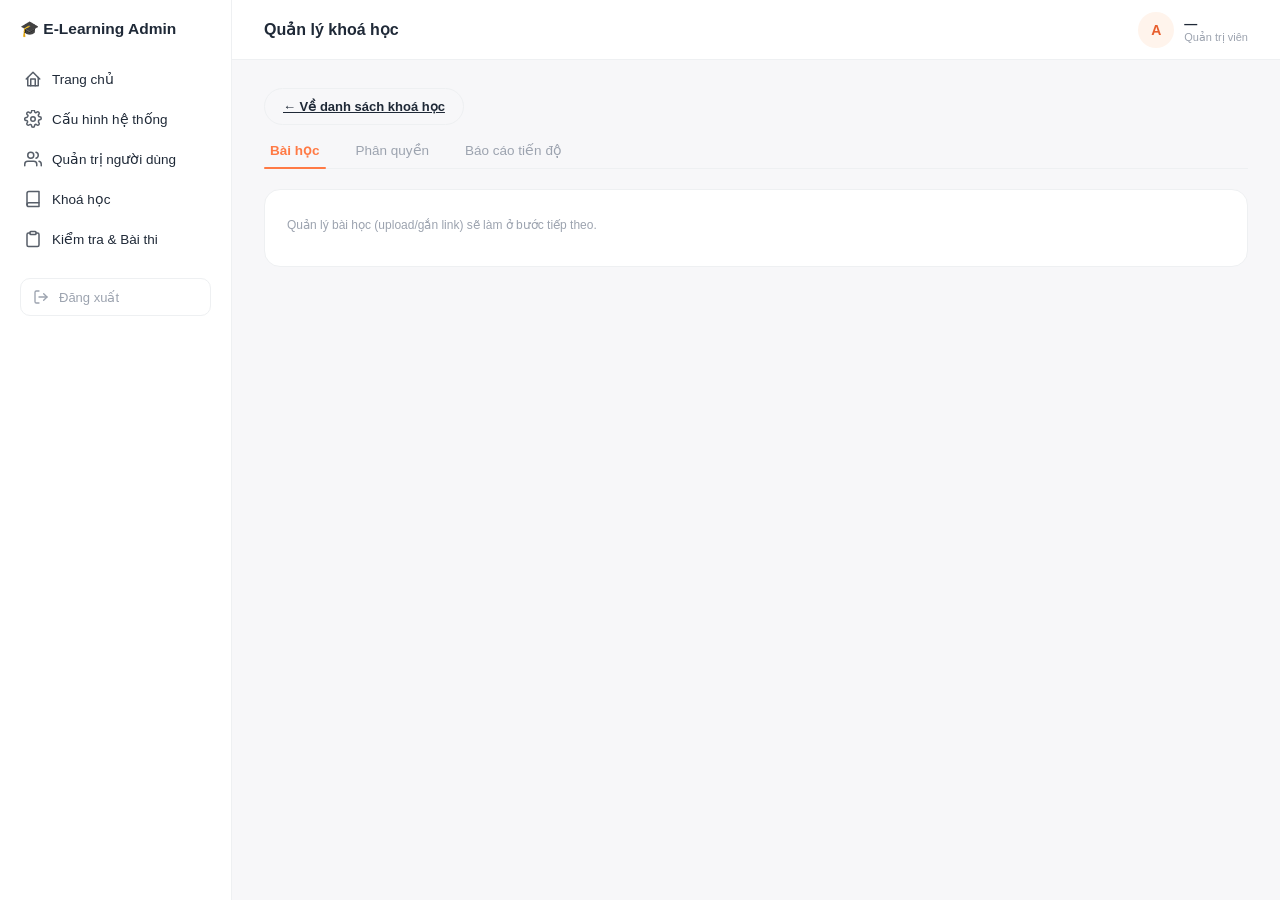
==== course-edit.html @ 7ec91f48 "Phase 3: module khoa học" ====
<!DOCTYPE html>
<html lang="vi">
<head>
<meta charset="UTF-8" />
<title>Quản lý khoá học - E-Learning Admin</title>
<link rel="stylesheet" href="css/style.css" />
</head>
<body>
  <div class="app-shell">
    <aside class="sidebar">
      <div class="sidebar-title">🎓 E-Learning Admin</div>
      <ul>
        <li><a href="index.html" data-page="index.html">
          <svg width="18" height="18" viewBox="0 0 24 24" fill="none" stroke="currentColor" stroke-width="2" stroke-linecap="round" stroke-linejoin="round"><path d="M3 12l9-9 9 9"/><path d="M9 21V12h6v9"/><path d="M5 10v11h14V10"/></svg>
          Trang chủ
        </a></li>
        <li><a href="system-config.html" data-page="system-config.html">
          <svg width="18" height="18" viewBox="0 0 24 24" fill="none" stroke="currentColor" stroke-width="2" stroke-linecap="round" stroke-linejoin="round"><circle cx="12" cy="12" r="3"/><path d="M19.4 15a1.65 1.65 0 0 0 .33 1.82l.06.06a2 2 0 1 1-2.83 2.83l-.06-.06a1.65 1.65 0 0 0-1.82-.33 1.65 1.65 0 0 0-1 1.51V21a2 2 0 0 1-4 0v-.09A1.65 1.65 0 0 0 9 19.4a1.65 1.65 0 0 0-1.82.33l-.06.06a2 2 0 1 1-2.83-2.83l.06-.06A1.65 1.65 0 0 0 4.68 15 1.65 1.65 0 0 0 3 14H2.91a2 2 0 0 1 0-4H3a1.65 1.65 0 0 0 1.65-1H4.68A1.65 1.65 0 0 0 4.35 6.18l-.06-.06A2 2 0 1 1 7.12 3.3l.06.06A1.65 1.65 0 0 0 9 3.68 1.65 1.65 0 0 0 10 2h.09a2 2 0 0 1 4 0V2c0 .61.36 1.16.94 1.4a1.65 1.65 0 0 0 1.82-.33l.06-.06a2 2 0 1 1 2.83 2.83l-.06.06A1.65 1.65 0 0 0 19.4 8c.24.58.79.94 1.4.94H21a2 2 0 0 1 0 4h-.09A1.65 1.65 0 0 0 19.4 15z"/></svg>
          Cấu hình hệ thống
        </a></li>
        <li><a href="students.html" data-page="students.html">
          <svg width="18" height="18" viewBox="0 0 24 24" fill="none" stroke="currentColor" stroke-width="2" stroke-linecap="round" stroke-linejoin="round"><path d="M17 21v-2a4 4 0 0 0-4-4H5a4 4 0 0 0-4 4v2"/><circle cx="9" cy="7" r="4"/><path d="M23 21v-2a4 4 0 0 0-3-3.87"/><path d="M16 3.13a4 4 0 0 1 0 7.75"/></svg>
          Quản trị người dùng
        </a></li>
        <li><a href="courses.html" data-page="courses.html">
          <svg width="18" height="18" viewBox="0 0 24 24" fill="none" stroke="currentColor" stroke-width="2" stroke-linecap="round" stroke-linejoin="round"><path d="M4 19.5A2.5 2.5 0 0 1 6.5 17H20"/><path d="M6.5 2H20v20H6.5A2.5 2.5 0 0 1 4 19.5v-15A2.5 2.5 0 0 1 6.5 2z"/></svg>
          Khoá học
        </a></li>
        <li><a href="quizzes.html" data-page="quizzes.html">
          <svg width="18" height="18" viewBox="0 0 24 24" fill="none" stroke="currentColor" stroke-width="2" stroke-linecap="round" stroke-linejoin="round"><rect x="8" y="2" width="8" height="4" rx="1" ry="1"/><path d="M16 4h2a2 2 0 0 1 2 2v14a2 2 0 0 1-2 2H6a2 2 0 0 1-2-2V6a2 2 0 0 1 2-2h2"/></svg>
          Kiểm tra & Bài thi
        </a></li>
      </ul>
      <button id="logout-btn" class="logout-btn">
        <svg width="16" height="16" viewBox="0 0 24 24" fill="none" stroke="currentColor" stroke-width="2" stroke-linecap="round" stroke-linejoin="round"><path d="M9 21H5a2 2 0 0 1-2-2V5a2 2 0 0 1 2-2h4"/><polyline points="16 17 21 12 16 7"/><line x1="21" y1="12" x2="9" y2="12"/></svg>
        Đăng xuất
      </button>
    </aside>

    <div class="main-area">
      <header class="topbar-fixed">
        <h2 class="topbar-title" id="page-title">Quản lý khoá học</h2>
        <div class="topbar-user">
          <div class="avatar-circle" id="topbar-avatar">A</div>
          <div>
            <div class="topbar-user-name" id="topbar-user-name">—</div>
            <div class="topbar-user-role">Quản trị viên</div>
          </div>
        </div>
      </header>

      <main class="content">
        <a href="courses.html" class="btn btn-secondary" style="margin-bottom:16px; display:inline-flex;">← Về danh sách khoá học</a>

        <div class="tabs-row" id="course-tabs">
          <button class="tab-item active" data-tab="lessons">Bài học</button>
          <button class="tab-item" data-tab="assign">Phân quyền</button>
          <button class="tab-item" data-tab="progress">Báo cáo tiến độ</button>
        </div>

        <div class="tab-panel" data-tab-panel="lessons">
          <div class="card"><p class="field-hint">Quản lý bài học (upload/gắn link) sẽ làm ở bước tiếp theo.</p></div>
        </div>
        <div class="tab-panel hidden" data-tab-panel="assign">
          <div class="card"><p class="field-hint">Phân quyền theo người dùng/phòng ban/chức danh sẽ làm ở bước tiếp theo.</p></div>
        </div>
        <div class="tab-panel hidden" data-tab-panel="progress">
          <div class="card"><p class="field-hint">Báo cáo tiến độ học viên sẽ làm ở bước tiếp theo.</p></div>
        </div>
      </main>
    </div>
  </div>

  <script type="module">
    import { requireAdmin } from './js/auth.js';
    import { initTabs } from './js/tabs.js';
    await requireAdmin();
    initTabs('#course-tabs');

    const params = new URLSearchParams(location.search);
    const title = params.get('title');
    if (title) document.getElementById('page-title').textContent = title;
  </script>
</body>
</html>
---- css/style.css ----
:root {
  --primary: #FF7A45;
  --primary-dark: #E85F2E;
  --primary-light: #FFEDE3;
  --primary-soft: #FFF4EC;
  --bg: #FFFFFF;
  --surface: #F7F7F9;
  --card-bg: #FAFAFB;
  --text: #1F2937;
  --text-muted: #9CA3AF;
  --border: #EEF0F2;
  --danger: #EF4444;
  --danger-bg: #FEE2E2;
  --success: #16A34A;
  --success-bg: #DCFCE7;
}

* { box-sizing: border-box; }
html, body { height: 100%; margin: 0; }
body {
  font-family: -apple-system, Segoe UI, Roboto, Arial, sans-serif;
  background: var(--surface);
  color: var(--text);
}

/* ---------- Login ---------- */
.login-body { display: flex; align-items: center; justify-content: center; min-height: 100vh; background: var(--surface); }
.login-box { background: var(--bg); padding: 32px; border-radius: 18px; border: 1px solid var(--border); box-shadow: 0 4px 20px rgba(0,0,0,0.05); width: 320px; }
.login-box h1 { font-size: 19px; margin-bottom: 4px; }
.login-box .subtitle { font-size: 13px; color: var(--text-muted); margin-bottom: 20px; }
.login-box label { display: block; font-size: 13px; font-weight: 600; color: var(--text-muted); margin-top: 14px; margin-bottom: 6px; }
.login-box input { width: 100%; padding: 12px 14px; border: 1px solid var(--border); border-radius: 14px; font-size: 14px; background: var(--card-bg); }
.login-box input:focus { outline: none; border-color: var(--primary); }
.login-box button { margin-top: 22px; width: 100%; padding: 14px; background: var(--primary); color: #fff; border: none; border-radius: 999px; font-weight: 700; font-size: 14px; cursor: pointer; }
.login-box button:hover { background: var(--primary-dark); }
.error { color: var(--danger); font-size: 13px; margin-top: 12px; min-height: 16px; }

/* ---------- App shell ---------- */
.app-shell { display: flex; height: 100vh; overflow: hidden; }

.sidebar { width: 232px; flex-shrink: 0; height: 100vh; overflow-y: auto; background: var(--bg); border-right: 1px solid var(--border); padding: 20px 0; }
.sidebar-title { display: flex; align-items: center; gap: 8px; padding: 0 20px; font-weight: 800; font-size: 15.5px; margin-bottom: 22px; }
.sidebar ul { list-style: none; padding: 0; margin: 0; }
.sidebar a {
  display: flex; align-items: center; gap: 10px;
  margin: 2px 12px; padding: 10px 12px; border-radius: 10px;
  color: var(--text); text-decoration: none; font-size: 13.5px; font-weight: 500;
}
.sidebar a svg { flex-shrink: 0; opacity: 0.75; }
.sidebar a:hover { background: var(--surface); }
.sidebar a.active { background: var(--primary-soft); color: var(--primary-dark); font-weight: 700; }
.sidebar a.active svg { opacity: 1; }
.logout-btn {
  display: flex; align-items: center; gap: 10px;
  margin: 20px 20px 0; padding: 10px 12px;
  background: transparent; border: 1px solid var(--border); color: var(--text-muted);
  border-radius: 10px; cursor: pointer; width: calc(100% - 40px); font-size: 13px;
}
.logout-btn:hover { border-color: var(--danger); color: var(--danger); }

.main-area { flex: 1; display: flex; flex-direction: column; height: 100vh; overflow: hidden; }
.topbar-fixed {
  flex-shrink: 0; height: 60px; display: flex; align-items: center; justify-content: space-between;
  padding: 0 32px; border-bottom: 1px solid var(--border); background: var(--bg);
}
.topbar-title { margin: 0; font-size: 16px; font-weight: 800; }
.topbar-user { display: flex; align-items: center; gap: 10px; }
.avatar-circle { width: 36px; height: 36px; border-radius: 18px; background: var(--primary-soft); color: var(--primary-dark); display: flex; align-items: center; justify-content: center; font-weight: 700; font-size: 14px; }
.topbar-user-name { font-size: 13px; font-weight: 700; }
.topbar-user-role { font-size: 11px; color: var(--text-muted); }

.content { flex: 1; overflow-y: auto; padding: 28px 32px; max-width: 1100px; }

/* ---------- Page header / buttons ---------- */
.page-header { display: flex; justify-content: space-between; align-items: center; margin-bottom: 20px; }
.page-header h1 { margin: 0; font-size: 20px; font-weight: 800; }

.btn { display: inline-flex; align-items: center; gap: 6px; padding: 10px 18px; border-radius: 999px; border: none; font-size: 13px; font-weight: 700; cursor: pointer; }
.btn-primary { background: var(--primary); color: #fff; }
.btn-primary:hover { background: var(--primary-dark); }
.btn-secondary { background: var(--surface); color: var(--text); border: 1px solid var(--border); }
.btn-danger { background: var(--danger-bg); color: var(--danger); }

.icon-btn { width: 32px; height: 32px; border-radius: 9px; border: none; display: inline-flex; align-items: center; justify-content: center; cursor: pointer; margin-right: 6px; }
.icon-btn.edit { background: var(--primary-soft); color: var(--primary); }
.icon-btn.edit:hover { background: var(--primary-light); }
.icon-btn.delete { background: var(--danger-bg); color: var(--danger); }
.icon-btn.delete:hover { background: #FCA5A5; color: #fff; }
.icon-btn.lock { background: var(--surface); color: var(--text-muted); }
.icon-btn.lock:hover { background: var(--border); }

/* ---------- Tabs ---------- */
.tabs-row { display: flex; gap: 24px; border-bottom: 1px solid var(--border); margin-bottom: 20px; }
.tab-item { padding-bottom: 10px; background: none; border: none; font-size: 13.5px; font-weight: 500; color: var(--text-muted); cursor: pointer; position: relative; }
.tab-item.active { color: var(--primary); font-weight: 700; }
.tab-item.active::after { content: ''; position: absolute; left: 0; right: 0; bottom: -1px; height: 2px; background: var(--primary); border-radius: 1px; }
.tab-panel.hidden { display: none; }

/* ---------- Card / table ---------- */
.card { background: var(--bg); border: 1px solid var(--border); border-radius: 16px; padding: 22px; }
.card-title { font-size: 15.5px; font-weight: 800; margin: 0 0 18px; }

.table-wrap { background: var(--bg); border: 1px solid var(--border); border-radius: 16px; overflow: hidden; }
.table-header { display: flex; justify-content: space-between; align-items: center; padding: 18px 22px; }
table { width: 100%; border-collapse: collapse; }
th, td { text-align: left; padding: 13px 22px; border-top: 1px solid var(--border); font-size: 13.5px; word-wrap: break-word; overflow-wrap: break-word; }
th { color: var(--text-muted); font-weight: 600; font-size: 12px; background: var(--surface); }
.table-fixed { table-layout: fixed; }
.empty-row td { text-align: center; color: var(--text-muted); padding: 32px; }

.badge { display: inline-block; padding: 4px 12px; border-radius: 999px; font-size: 11.5px; font-weight: 700; }
.badge-active { background: var(--success-bg); color: var(--success); }
.badge-inactive { background: var(--danger-bg); color: var(--danger); }
.badge-neutral { background: var(--surface); color: var(--text-muted); }
.badge-primary { background: var(--primary-soft); color: var(--primary-dark); }

/* ---------- Form ---------- */
label.field-label { display: block; font-size: 13px; font-weight: 600; color: var(--text); margin-top: 14px; margin-bottom: 6px; }
input.field-input, select.field-input, textarea.field-input {
  width: 100%; padding: 11px 14px; border: 1px solid var(--border); border-radius: 12px; font-size: 14px; background: var(--card-bg);
}
input.field-input:focus, select.field-input:focus, textarea.field-input:focus { outline: none; border-color: var(--primary); }
.field-hint { font-size: 12px; color: var(--text-muted); margin-top: 6px; }

.form-grid { display: grid; grid-template-columns: 1fr 1fr; gap: 0 14px; }
.form-grid .full-width { grid-column: 1 / -1; }
.password-row { display: flex; gap: 8px; align-items: flex-end; }
.password-row .field-input { flex: 1; }

.filters-row { display: flex; gap: 10px; margin-bottom: 18px; flex-wrap: wrap; }
.filters-row input, .filters-row select { padding: 10px 14px; border: 1px solid var(--border); border-radius: 12px; font-size: 13.5px; background: var(--card-bg); }
.filters-row input { flex: 1; min-width: 200px; }

/* ---------- Modal ---------- */
.modal-overlay { display: none; position: fixed; inset: 0; background: rgba(31,41,55,0.4); align-items: center; justify-content: center; z-index: 50; }
.modal-overlay.open { display: flex; }
.modal-box { background: var(--bg); border-radius: 18px; padding: 26px; width: 380px; box-shadow: 0 10px 40px rgba(0,0,0,0.15); }
.modal-box h2 { margin-top: 0; font-size: 16px; font-weight: 800; }
.modal-actions { display: flex; gap: 8px; justify-content: flex-end; margin-top: 22px; }

/* ---------- Switch (toggle) ---------- */
.switch { position: relative; display: inline-block; width: 44px; height: 24px; }
.switch input { opacity: 0; width: 0; height: 0; }
.switch .slider { position: absolute; cursor: pointer; inset: 0; background: var(--border); border-radius: 999px; transition: 0.2s; }
.switch .slider::before { content: ''; position: absolute; height: 18px; width: 18px; left: 3px; top: 3px; background: #fff; border-radius: 50%; transition: 0.2s; }
.switch input:checked + .slider { background: var(--success); }
.switch input:checked + .slider::before { transform: translateX(20px); }
.switch-row { display: flex; align-items: center; gap: 10px; margin-top: 16px; }

/* ---------- Stat cards (Dashboard, dùng ở Phase 5) ---------- */
.stats-row { display: flex; gap: 14px; flex-wrap: wrap; margin-bottom: 24px; }
.stat-card { flex: 1; min-width: 180px; border-radius: 18px; padding: 18px; display: flex; flex-direction: column; gap: 10px; }
.stat-card.blue { background: #DBEAFE; } .stat-card.purple { background: #EDE9FE; } .stat-card.orange { background: var(--primary-soft); } .stat-card.green { background: var(--success-bg); }
.stat-icon { width: 34px; height: 34px; border-radius: 10px; display: flex; align-items: center; justify-content: center; color: #fff; }
.stat-icon.blue { background: #3B82F6; } .stat-icon.purple { background: #8B5CF6; } .stat-icon.orange { background: var(--primary); } .stat-icon.green { background: var(--success); }
.stat-value { font-size: 22px; font-weight: 800; }
.stat-label { font-size: 12px; opacity: 0.75; }

.table-scroll { overflow-x: auto; }
.table-scroll table { table-layout: auto; width: max-content; min-width: 100%; }
.table-scroll th, .table-scroll td { white-space: nowrap; }
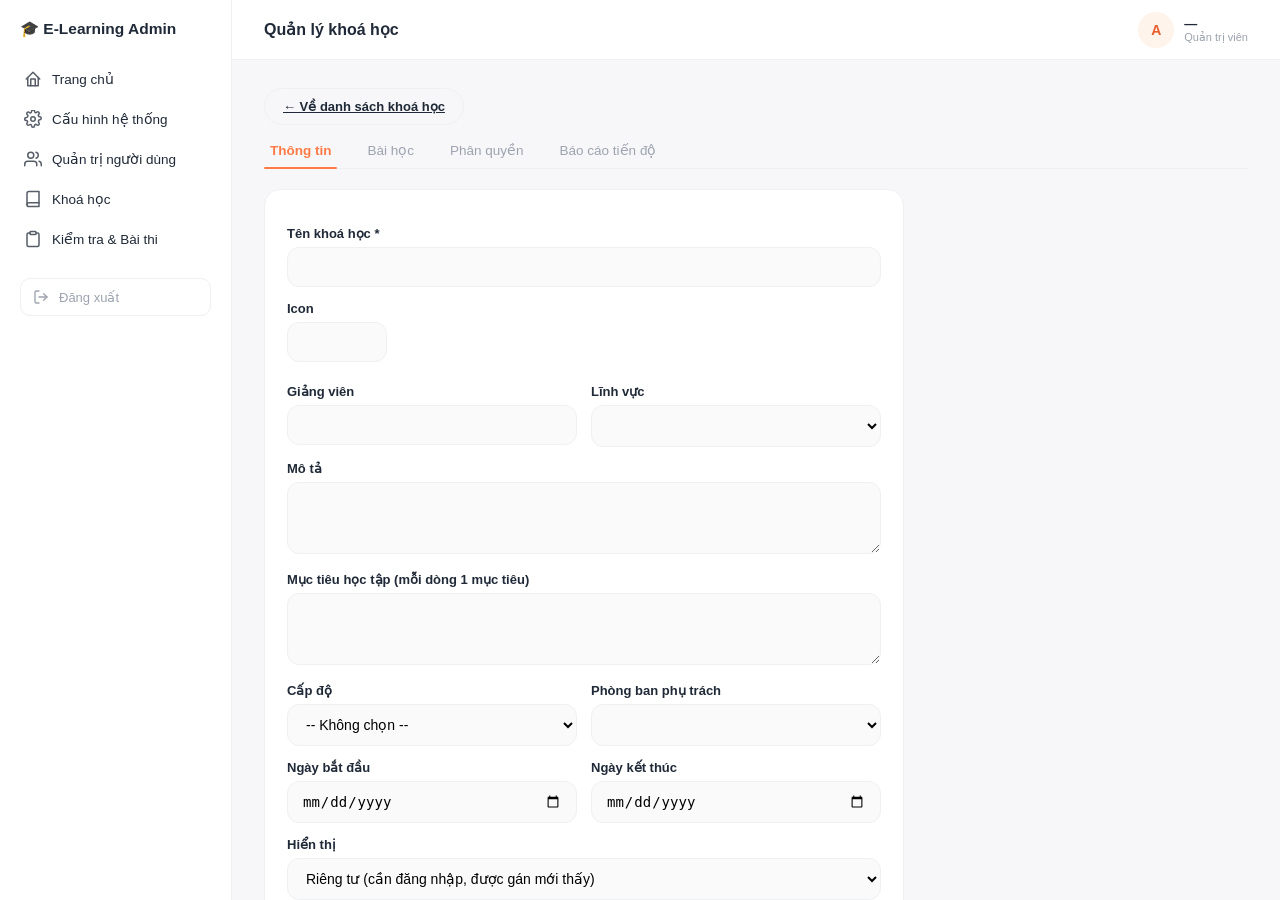
==== commit 69f66d57: "Phase 3: module khoa hoc" ====
--- a/course-edit.html
+++ b/course-edit.html
@@ -53,12 +53,83 @@
         <a href="courses.html" class="btn btn-secondary" style="margin-bottom:16px; display:inline-flex;">← Về danh sách khoá học</a>
 
         <div class="tabs-row" id="course-tabs">
-          <button class="tab-item active" data-tab="lessons">Bài học</button>
+          <button class="tab-item active" data-tab="info">Thông tin</button>
+          <button class="tab-item" data-tab="lessons">Bài học</button>
           <button class="tab-item" data-tab="assign">Phân quyền</button>
           <button class="tab-item" data-tab="progress">Báo cáo tiến độ</button>
         </div>
 
-        <div class="tab-panel" data-tab-panel="lessons">
+        <div class="tab-panel" data-tab-panel="info">
+          <div class="card" style="max-width:640px;">
+            <form id="course-info-form">
+              <div class="form-grid">
+                <div class="full-width">
+                  <label class="field-label">Tên khoá học *</label>
+                  <input id="c-title" class="field-input" type="text" required />
+                </div>
+                <div class="full-width">
+                  <label class="field-label">Icon</label>
+                  <input id="c-icon" class="field-input" type="text" maxlength="4" style="width:100px;" />
+                  <div class="icon-picker" id="icon-picker"></div>
+                </div>
+                <div>
+                  <label class="field-label">Giảng viên</label>
+                  <input id="c-instructor" class="field-input" type="text" />
+                </div>
+                <div>
+                  <label class="field-label">Lĩnh vực</label>
+                  <select id="c-category" class="field-input"></select>
+                </div>
+                <div class="full-width">
+                  <label class="field-label">Mô tả</label>
+                  <textarea id="c-description" class="field-input" rows="3"></textarea>
+                </div>
+                <div class="full-width">
+                  <label class="field-label">Mục tiêu học tập (mỗi dòng 1 mục tiêu)</label>
+                  <textarea id="c-objectives" class="field-input" rows="3"></textarea>
+                </div>
+                <div>
+                  <label class="field-label">Cấp độ</label>
+                  <select id="c-level" class="field-input">
+                    <option value="">-- Không chọn --</option>
+                    <option value="Cơ bản">Cơ bản</option>
+                    <option value="Trung cấp">Trung cấp</option>
+                    <option value="Nâng cao">Nâng cao</option>
+                  </select>
+                </div>
+                <div>
+                  <label class="field-label">Phòng ban phụ trách</label>
+                  <select id="c-department" class="field-input"></select>
+                </div>
+                <div>
+                  <label class="field-label">Ngày bắt đầu</label>
+                  <input id="c-start-date" class="field-input" type="date" />
+                </div>
+                <div>
+                  <label class="field-label">Ngày kết thúc</label>
+                  <input id="c-end-date" class="field-input" type="date" />
+                </div>
+                <div class="full-width">
+                  <label class="field-label">Hiển thị</label>
+                  <select id="c-visibility" class="field-input">
+                    <option value="private">Riêng tư (cần đăng nhập, được gán mới thấy)</option>
+                    <option value="public">Công khai (khách cũng xem được)</option>
+                  </select>
+                </div>
+              </div>
+              <div class="switch-row">
+                <label class="switch"><input type="checkbox" id="c-status" /><span class="slider"></span></label>
+                <span>Đang hoạt động</span>
+              </div>
+              <div class="modal-actions" style="justify-content:flex-start;">
+                <button type="submit" class="btn btn-primary">Lưu thông tin</button>
+              </div>
+              <p id="info-msg" class="field-hint"></p>
+            </form>
+          </div>
+        </div>
+
+        <div class="tab-panel hidden" data-tab-panel="lessons">
           <div class="card"><p class="field-hint">Quản lý bài học (upload/gắn link) sẽ làm ở bước tiếp theo.</p></div>
         </div>
         <div class="tab-panel hidden" data-tab-panel="assign">
@@ -73,13 +144,9 @@
 
   <script type="module">
     import { requireAdmin } from './js/auth.js';
-    import { initTabs } from './js/tabs.js';
+    import { initCourseEditPage } from './js/courseEdit.js';
     await requireAdmin();
-    initTabs('#course-tabs');
-
-    const params = new URLSearchParams(location.search);
-    const title = params.get('title');
-    if (title) document.getElementById('page-title').textContent = title;
+    initCourseEditPage();
   </script>
 </body>
 </html>
--- a/css/style.css
+++ b/css/style.css
@@ -158,4 +158,9 @@
 
 .table-scroll { overflow-x: auto; }
 .table-scroll table { table-layout: auto; width: max-content; min-width: 100%; }
-.table-scroll th, .table-scroll td { white-space: nowrap; }+.table-scroll th, .table-scroll td { white-space: nowrap; }
+
+.icon-picker { display: flex; flex-wrap: wrap; gap: 6px; margin-top: 8px; }
+.icon-picker button { width: 36px; height: 36px; border-radius: 10px; border: 1px solid var(--border); background: var(--card-bg); font-size: 18px; cursor: pointer; }
+.icon-picker button:hover { border-color: var(--primary); }
+.truncate { max-width: 220px; overflow: hidden; text-overflow: ellipsis; white-space: nowrap !important; }
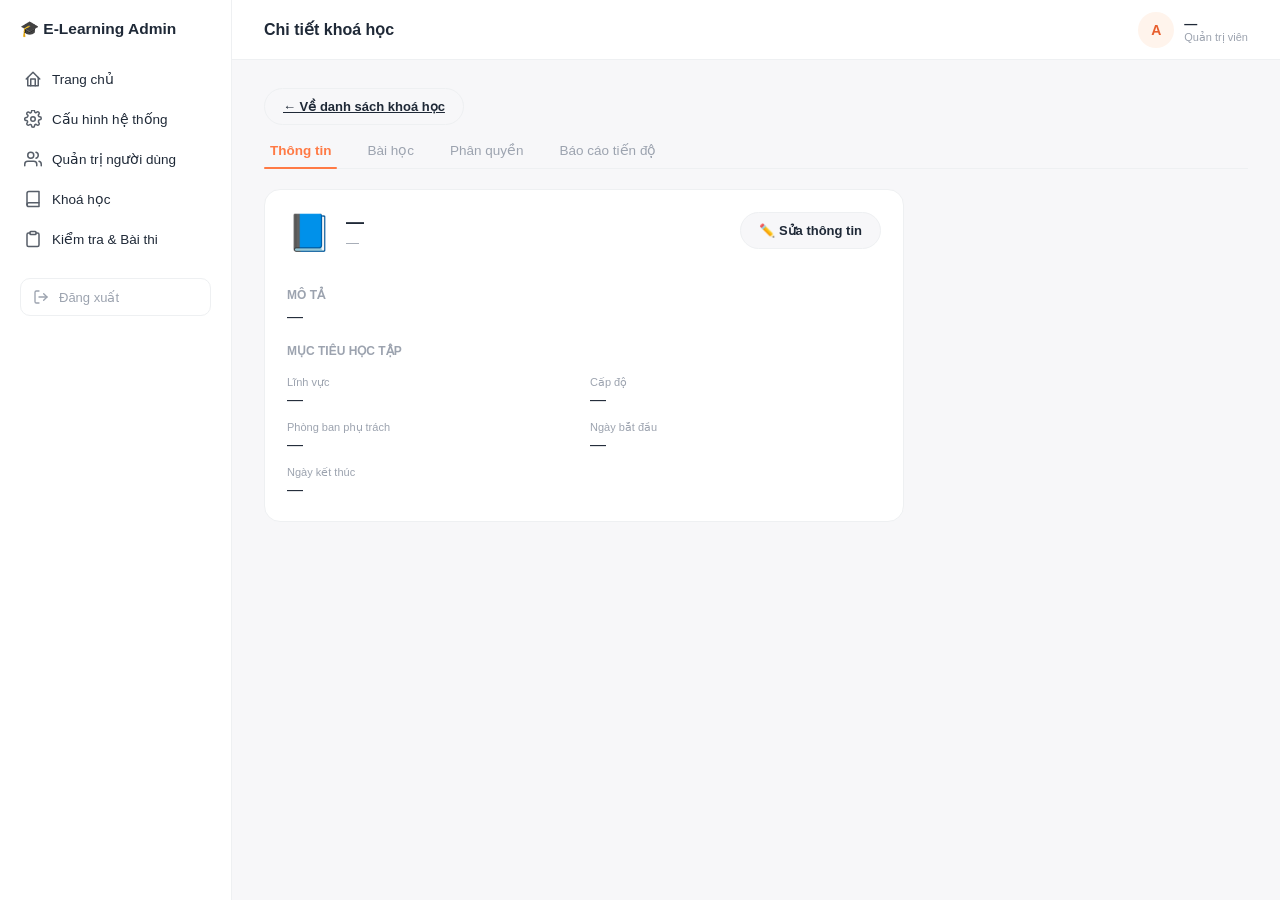
==== commit 580139b4: "Sửa Khóa học: card view, trang chi tiết, thêm up file, phân quyền, báo cáo" ====
--- a/course-edit.html
+++ b/course-edit.html
@@ -2,7 +2,7 @@
 <html lang="vi">
 <head>
 <meta charset="UTF-8" />
-<title>Quản lý khoá học - E-Learning Admin</title>
+<title>Chi tiết khoá học - E-Learning Admin</title>
 <link rel="stylesheet" href="css/style.css" />
 </head>
 <body>
@@ -39,7 +39,7 @@
 
     <div class="main-area">
       <header class="topbar-fixed">
-        <h2 class="topbar-title" id="page-title">Quản lý khoá học</h2>
+        <h2 class="topbar-title" id="page-title">Chi tiết khoá học</h2>
         <div class="topbar-user">
           <div class="avatar-circle" id="topbar-avatar">A</div>
           <div>
@@ -59,8 +59,36 @@
           <button class="tab-item" data-tab="progress">Báo cáo tiến độ</button>
         </div>
 
+        <!-- TAB: THÔNG TIN -->
         <div class="tab-panel" data-tab-panel="info">
-          <div class="card" style="max-width:640px;">
+          <div id="info-view" class="card" style="max-width:640px;">
+            <div class="info-view-header">
+              <div class="info-view-icon" id="view-icon">📘</div>
+              <div>
+                <div class="info-view-title" id="view-title">—</div>
+                <div class="info-view-sub" id="view-instructor">—</div>
+              </div>
+              <button id="edit-info-btn" class="btn btn-secondary" style="margin-left:auto;">✏️ Sửa thông tin</button>
+            </div>
+            <div class="info-badges" id="view-badges"></div>
+            <div class="info-section">
+              <div class="info-section-label">Mô tả</div>
+              <div id="view-description">—</div>
+            </div>
+            <div class="info-section">
+              <div class="info-section-label">Mục tiêu học tập</div>
+              <ul id="view-objectives"></ul>
+            </div>
+            <div class="info-grid">
+              <div><span class="info-grid-label">Lĩnh vực</span><span id="view-category">—</span></div>
+              <div><span class="info-grid-label">Cấp độ</span><span id="view-level">—</span></div>
+              <div><span class="info-grid-label">Phòng ban phụ trách</span><span id="view-department">—</span></div>
+              <div><span class="info-grid-label">Ngày bắt đầu</span><span id="view-start">—</span></div>
+              <div><span class="info-grid-label">Ngày kết thúc</span><span id="view-end">—</span></div>
+            </div>
+          </div>
+
+          <div id="info-edit" class="card hidden" style="max-width:640px;">
             <form id="course-info-form">
               <div class="form-grid">
                 <div class="full-width">
@@ -122,6 +150,7 @@
                 <span>Đang hoạt động</span>
               </div>
               <div class="modal-actions" style="justify-content:flex-start;">
+                <button type="button" id="cancel-edit-info-btn" class="btn btn-secondary">Huỷ</button>
                 <button type="submit" class="btn btn-primary">Lưu thông tin</button>
               </div>
               <p id="info-msg" class="field-hint"></p>
@@ -129,16 +158,116 @@
           </div>
         </div>
 
+        <!-- TAB: BÀI HỌC -->
         <div class="tab-panel hidden" data-tab-panel="lessons">
-          <div class="card"><p class="field-hint">Quản lý bài học (upload/gắn link) sẽ làm ở bước tiếp theo.</p></div>
-        </div>
+          <div class="table-header" style="padding:0 0 14px;">
+            <span class="card-title" style="margin:0;">Danh sách bài học</span>
+            <button id="add-lesson-btn" class="btn btn-primary">+ Thêm bài học</button>
+          </div>
+          <div id="lessons-list"></div>
+        </div>
+
+        <!-- TAB: PHÂN QUYỀN -->
         <div class="tab-panel hidden" data-tab-panel="assign">
-          <div class="card"><p class="field-hint">Phân quyền theo người dùng/phòng ban/chức danh sẽ làm ở bước tiếp theo.</p></div>
-        </div>
+          <div class="card" style="margin-bottom:18px;">
+            <p class="card-title">Gán theo phòng ban / chức danh</p>
+            <div class="form-grid">
+              <div>
+                <label class="field-label">Phòng ban</label>
+                <div class="password-row">
+                  <select id="assign-department" class="field-input"></select>
+                  <button id="assign-department-btn" class="btn btn-secondary">Gán cả phòng ban</button>
+                </div>
+              </div>
+              <div>
+                <label class="field-label">Chức danh</label>
+                <div class="password-row">
+                  <select id="assign-position" class="field-input"></select>
+                  <button id="assign-position-btn" class="btn btn-secondary">Gán cả chức danh</button>
+                </div>
+              </div>
+            </div>
+          </div>
+
+          <div class="card" style="margin-bottom:18px;">
+            <p class="card-title">Gán theo người dùng cụ thể</p>
+            <input id="assign-search" class="field-input" type="text" placeholder="Tìm theo tên hoặc mã nhân sự..." />
+            <div id="assign-search-results" style="margin-top:10px; max-height:220px; overflow-y:auto;"></div>
+            <button id="assign-selected-btn" class="btn btn-primary" style="margin-top:12px;">Gán học viên đã chọn</button>
+          </div>
+
+          <div class="table-wrap">
+            <div class="table-header"><span class="card-title" style="margin:0;">Học viên đã được gán</span></div>
+            <div class="table-scroll">
+              <table>
+                <thead><tr><th>Họ tên</th><th>Mã NV</th><th>Phòng ban</th><th>Ngày gán</th><th>Thao tác</th></tr></thead>
+                <tbody id="assigned-body"></tbody>
+              </table>
+            </div>
+          </div>
+        </div>
+
+        <!-- TAB: BÁO CÁO TIẾN ĐỘ -->
         <div class="tab-panel hidden" data-tab-panel="progress">
-          <div class="card"><p class="field-hint">Báo cáo tiến độ học viên sẽ làm ở bước tiếp theo.</p></div>
+          <div class="table-wrap">
+            <div class="table-scroll">
+              <table>
+                <thead><tr><th>Họ tên</th><th>Mã NV</th><th>Phòng ban</th><th>Bài học hoàn thành</th><th>Tiến độ</th></tr></thead>
+                <tbody id="progress-body"></tbody>
+              </table>
+            </div>
+          </div>
+          <p class="field-hint" style="margin-top:10px;">Điểm bài kiểm tra sẽ hiển thị thêm khi có bài kiểm tra gắn với khoá học này.</p>
         </div>
       </main>
+    </div>
+  </div>
+
+  <div id="lesson-modal" class="modal-overlay">
+    <div class="modal-box" style="width:460px;">
+      <h2 id="lesson-modal-title">Thêm bài học</h2>
+      <form id="lesson-form">
+        <label class="field-label">Tên bài học *</label>
+        <input id="l-title" class="field-input" type="text" required />
+
+        <label class="field-label">Nguồn nội dung</label>
+        <div class="radio-row">
+          <label><input type="radio" name="lesson-source" value="upload" checked /> Tải file lên</label>
+          <label><input type="radio" name="lesson-source" value="link" /> Gắn link ngoài</label>
+        </div>
+
+        <div id="upload-fields">
+          <label class="field-label">Loại file *</label>
+          <select id="l-type-upload" class="field-input">
+            <option value="video">Video</option>
+            <option value="pdf">PDF</option>
+            <option value="doc">Văn bản (doc)</option>
+            <option value="image">Hình ảnh</option>
+          </select>
+          <label class="field-label">Chọn file *</label>
+          <input id="l-file" class="field-input" type="file" />
+        </div>
+
+        <div id="link-fields" class="hidden">
+          <label class="field-label">Loại nội dung *</label>
+          <select id="l-type-link" class="field-input">
+            <option value="video">Video (YouTube...)</option>
+            <option value="pdf">PDF</option>
+            <option value="doc">Văn bản (doc)</option>
+            <option value="sheet">Bảng tính (sheet)</option>
+            <option value="ppt">Trình chiếu (ppt)</option>
+            <option value="image">Hình ảnh</option>
+          </select>
+          <label class="field-label">Đường dẫn (URL) *</label>
+          <input id="l-url" class="field-input" type="url" placeholder="https://..." />
+        </div>
+
+        <div class="modal-actions">
+          <button type="button" id="lesson-cancel-btn" class="btn btn-secondary">Huỷ</button>
+          <button type="submit" class="btn btn-primary" id="lesson-submit-btn">Lưu</button>
+        </div>
+        <p id="lesson-msg" class="field-hint"></p>
+      </form>
     </div>
   </div>
 
--- a/css/style.css
+++ b/css/style.css
@@ -163,4 +163,50 @@
 .icon-picker { display: flex; flex-wrap: wrap; gap: 6px; margin-top: 8px; }
 .icon-picker button { width: 36px; height: 36px; border-radius: 10px; border: 1px solid var(--border); background: var(--card-bg); font-size: 18px; cursor: pointer; }
 .icon-picker button:hover { border-color: var(--primary); }
-.truncate { max-width: 220px; overflow: hidden; text-overflow: ellipsis; white-space: nowrap !important; }+.truncate { max-width: 220px; overflow: hidden; text-overflow: ellipsis; white-space: nowrap !important; }
+
+.hidden { display: none !important; }
+
+/* ---------- Course cards ---------- */
+.course-grid { display: grid; grid-template-columns: repeat(3, 1fr); gap: 18px; }
+@media (max-width: 900px) { .course-grid { grid-template-columns: repeat(2, 1fr); } }
+@media (max-width: 600px) { .course-grid { grid-template-columns: 1fr; } }
+
+.course-card {
+  position: relative; display: block; background: var(--bg); border: 1px solid var(--border);
+  border-radius: 18px; padding: 20px; text-decoration: none; color: var(--text);
+  transition: box-shadow 0.15s, transform 0.15s;
+}
+.course-card:hover { box-shadow: 0 6px 20px rgba(0,0,0,0.08); transform: translateY(-2px); }
+.course-card-delete { position: absolute; top: 14px; right: 14px; }
+.course-card-icon { font-size: 30px; margin-bottom: 10px; }
+.course-card-title { font-size: 15.5px; font-weight: 800; margin-bottom: 4px; line-height: 1.3; }
+.course-card-sub { font-size: 12.5px; color: var(--text-muted); margin-bottom: 12px; }
+.course-card-badges { display: flex; gap: 6px; flex-wrap: wrap; margin-bottom: 14px; }
+.course-card-footer { display: flex; justify-content: space-between; align-items: center; font-size: 12px; color: var(--text-muted); border-top: 1px solid var(--border); padding-top: 12px; }
+
+/* ---------- Course info view (read-only) ---------- */
+.info-view-header { display: flex; align-items: flex-start; gap: 14px; margin-bottom: 16px; }
+.info-view-icon { font-size: 36px; }
+.info-view-title { font-size: 18px; font-weight: 800; }
+.info-view-sub { font-size: 13px; color: var(--text-muted); margin-top: 2px; }
+.info-badges { display: flex; gap: 8px; margin-bottom: 18px; flex-wrap: wrap; }
+.info-section { margin-bottom: 18px; }
+.info-section-label { font-size: 12px; font-weight: 700; color: var(--text-muted); text-transform: uppercase; margin-bottom: 6px; }
+.info-section ul { margin: 0; padding-left: 18px; }
+.info-grid { display: grid; grid-template-columns: 1fr 1fr; gap: 12px; }
+.info-grid-label { display: block; font-size: 11px; color: var(--text-muted); margin-bottom: 2px; }
+
+/* ---------- Lesson list ---------- */
+.radio-row { display: flex; gap: 16px; margin-top: 8px; margin-bottom: 4px; font-size: 13.5px; }
+.radio-row label { display: flex; align-items: center; gap: 6px; font-weight: 500; cursor: pointer; }
+
+.lesson-row { display: flex; align-items: center; gap: 12px; padding: 12px 16px; background: var(--bg); border: 1px solid var(--border); border-radius: 12px; margin-bottom: 8px; }
+.lesson-order { width: 22px; height: 22px; border-radius: 50%; background: var(--surface); display: flex; align-items: center; justify-content: center; font-size: 11px; font-weight: 700; color: var(--text-muted); flex-shrink: 0; }
+.lesson-title { flex: 1; font-size: 13.5px; font-weight: 500; }
+.lesson-actions { display: flex; gap: 4px; align-items: center; }
+.lesson-actions button { width: 28px; height: 28px; border-radius: 8px; border: 1px solid var(--border); background: var(--card-bg); cursor: pointer; display: inline-flex; align-items: center; justify-content: center; }
+.lesson-actions button:disabled { opacity: 0.3; cursor: not-allowed; }
+
+.mini-progress { width: 100px; height: 6px; background: var(--border); border-radius: 3px; overflow: hidden; display: inline-block; margin-right: 8px; vertical-align: middle; }
+.mini-progress-fill { height: 100%; background: var(--primary); }
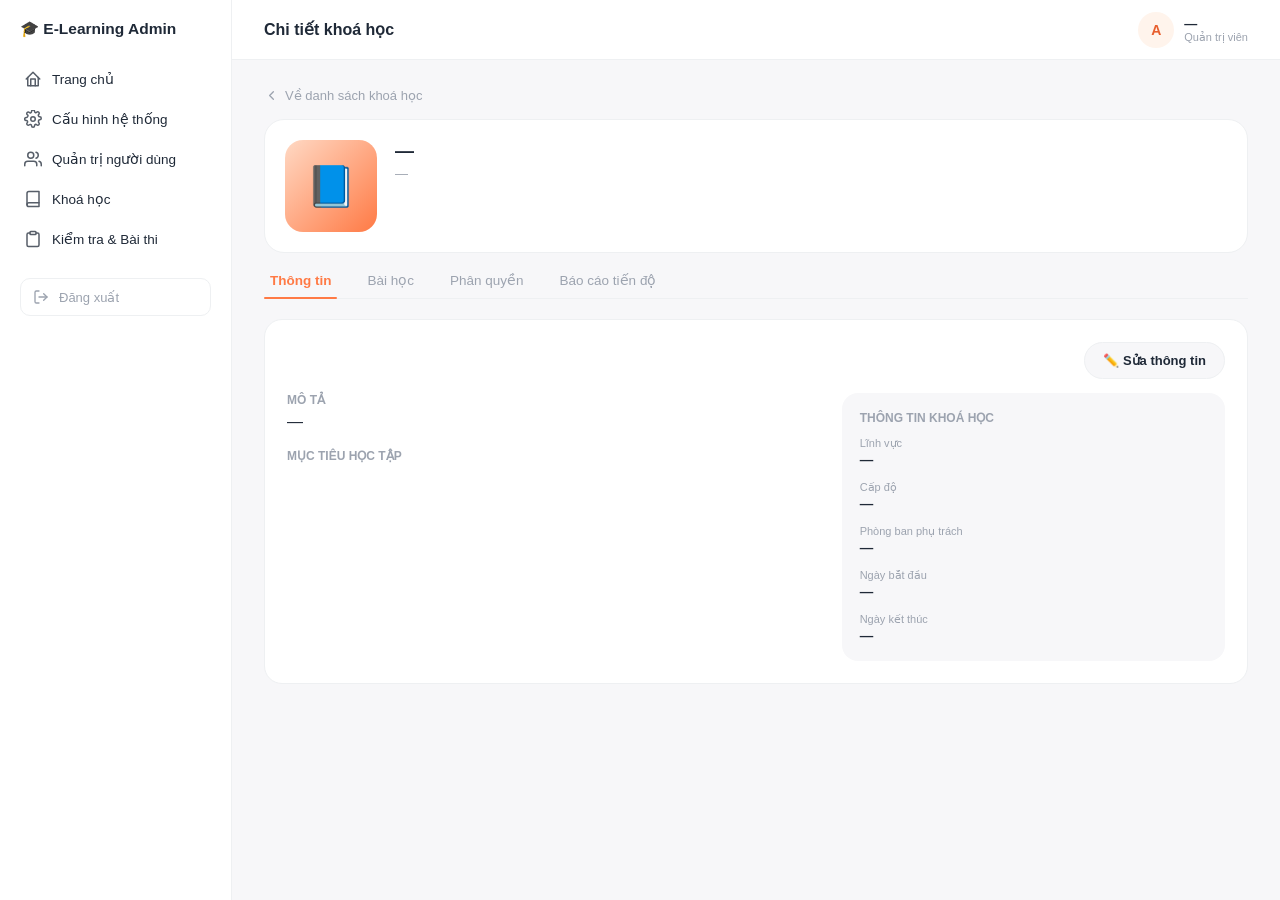
==== commit c02bf8b9: "Phase 3: module khoa hoc" ====
--- a/course-edit.html
+++ b/course-edit.html
@@ -50,7 +50,20 @@
       </header>
 
       <main class="content">
-        <a href="courses.html" class="btn btn-secondary" style="margin-bottom:16px; display:inline-flex;">← Về danh sách khoá học</a>
+        <a href="courses.html" class="back-link">
+          <svg width="15" height="15" viewBox="0 0 24 24" fill="none" stroke="currentColor" stroke-width="2" stroke-linecap="round" stroke-linejoin="round"><polyline points="15 18 9 12 15 6"/></svg>
+          Về danh sách khoá học
+        </a>
+
+        <!-- HERO: ảnh minh hoạ + tên khoá học + badge (đồng bộ dữ liệu với tab Thông tin bên dưới, điền bởi js/courseEdit.js) -->
+        <div class="detail-hero">
+          <div class="detail-hero-cover cover-0" id="hero-cover">📘</div>
+          <div class="detail-hero-body">
+            <h1 class="detail-hero-title" id="hero-title">—</h1>
+            <p class="detail-hero-sub" id="hero-instructor">—</p>
+            <div class="detail-hero-badges" id="hero-badges"></div>
+          </div>
+        </div>
 
         <div class="tabs-row" id="course-tabs">
           <button class="tab-item active" data-tab="info">Thông tin</button>
@@ -61,30 +74,37 @@
 
         <!-- TAB: THÔNG TIN -->
         <div class="tab-panel" data-tab-panel="info">
-          <div id="info-view" class="card" style="max-width:640px;">
-            <div class="info-view-header">
+          <div id="info-view" class="info-card-v2">
+            <div style="display:flex; justify-content:flex-end; margin-bottom:14px;">
+              <button id="edit-info-btn" class="btn btn-secondary">✏️ Sửa thông tin</button>
+            </div>
+            <div class="info-cols">
+              <div>
+                <div class="info-section">
+                  <div class="info-section-label">Mô tả</div>
+                  <div id="view-description">—</div>
+                </div>
+                <div class="info-section">
+                  <div class="info-section-label">Mục tiêu học tập</div>
+                  <ul id="view-objectives"></ul>
+                </div>
+              </div>
+              <div class="info-side-card">
+                <div class="info-section-label" style="margin-bottom:12px;">Thông tin khoá học</div>
+                <div class="info-side-item"><span class="info-grid-label">Lĩnh vực</span><span class="value" id="view-category">—</span></div>
+                <div class="info-side-item"><span class="info-grid-label">Cấp độ</span><span class="value" id="view-level">—</span></div>
+                <div class="info-side-item"><span class="info-grid-label">Phòng ban phụ trách</span><span class="value" id="view-department">—</span></div>
+                <div class="info-side-item"><span class="info-grid-label">Ngày bắt đầu</span><span class="value" id="view-start">—</span></div>
+                <div class="info-side-item"><span class="info-grid-label">Ngày kết thúc</span><span class="value" id="view-end">—</span></div>
+              </div>
+            </div>
+
+            <!-- Giữ các phần tử gốc để js/courseEdit.js không cần chỉnh sửa -->
+            <div class="hidden">
               <div class="info-view-icon" id="view-icon">📘</div>
-              <div>
-                <div class="info-view-title" id="view-title">—</div>
-                <div class="info-view-sub" id="view-instructor">—</div>
-              </div>
-              <button id="edit-info-btn" class="btn btn-secondary" style="margin-left:auto;">✏️ Sửa thông tin</button>
-            </div>
-            <div class="info-badges" id="view-badges"></div>
-            <div class="info-section">
-              <div class="info-section-label">Mô tả</div>
-              <div id="view-description">—</div>
-            </div>
-            <div class="info-section">
-              <div class="info-section-label">Mục tiêu học tập</div>
-              <ul id="view-objectives"></ul>
-            </div>
-            <div class="info-grid">
-              <div><span class="info-grid-label">Lĩnh vực</span><span id="view-category">—</span></div>
-              <div><span class="info-grid-label">Cấp độ</span><span id="view-level">—</span></div>
-              <div><span class="info-grid-label">Phòng ban phụ trách</span><span id="view-department">—</span></div>
-              <div><span class="info-grid-label">Ngày bắt đầu</span><span id="view-start">—</span></div>
-              <div><span class="info-grid-label">Ngày kết thúc</span><span id="view-end">—</span></div>
+              <div class="info-view-title" id="view-title">—</div>
+              <div class="info-view-sub" id="view-instructor">—</div>
+              <div class="info-badges" id="view-badges"></div>
             </div>
           </div>
 
--- a/css/style.css
+++ b/css/style.css
@@ -147,7 +147,7 @@
 .switch input:checked + .slider::before { transform: translateX(20px); }
 .switch-row { display: flex; align-items: center; gap: 10px; margin-top: 16px; }
 
-/* ---------- Stat cards (Dashboard, dùng ở Phase 5) ---------- */
+/* ---------- Stat cards (Dashboard) ---------- */
 .stats-row { display: flex; gap: 14px; flex-wrap: wrap; margin-bottom: 24px; }
 .stat-card { flex: 1; min-width: 180px; border-radius: 18px; padding: 18px; display: flex; flex-direction: column; gap: 10px; }
 .stat-card.blue { background: #DBEAFE; } .stat-card.purple { background: #EDE9FE; } .stat-card.orange { background: var(--primary-soft); } .stat-card.green { background: var(--success-bg); }
@@ -167,25 +167,7 @@
 
 .hidden { display: none !important; }
 
-/* ---------- Course cards ---------- */
-.course-grid { display: grid; grid-template-columns: repeat(3, 1fr); gap: 18px; }
-@media (max-width: 900px) { .course-grid { grid-template-columns: repeat(2, 1fr); } }
-@media (max-width: 600px) { .course-grid { grid-template-columns: 1fr; } }
-
-.course-card {
-  position: relative; display: block; background: var(--bg); border: 1px solid var(--border);
-  border-radius: 18px; padding: 20px; text-decoration: none; color: var(--text);
-  transition: box-shadow 0.15s, transform 0.15s;
-}
-.course-card:hover { box-shadow: 0 6px 20px rgba(0,0,0,0.08); transform: translateY(-2px); }
-.course-card-delete { position: absolute; top: 14px; right: 14px; }
-.course-card-icon { font-size: 30px; margin-bottom: 10px; }
-.course-card-title { font-size: 15.5px; font-weight: 800; margin-bottom: 4px; line-height: 1.3; }
-.course-card-sub { font-size: 12.5px; color: var(--text-muted); margin-bottom: 12px; }
-.course-card-badges { display: flex; gap: 6px; flex-wrap: wrap; margin-bottom: 14px; }
-.course-card-footer { display: flex; justify-content: space-between; align-items: center; font-size: 12px; color: var(--text-muted); border-top: 1px solid var(--border); padding-top: 12px; }
-
-/* ---------- Course info view (read-only) ---------- */
+/* ---------- Course info view (read-only, legacy) ---------- */
 .info-view-header { display: flex; align-items: flex-start; gap: 14px; margin-bottom: 16px; }
 .info-view-icon { font-size: 36px; }
 .info-view-title { font-size: 18px; font-weight: 800; }
@@ -201,12 +183,106 @@
 .radio-row { display: flex; gap: 16px; margin-top: 8px; margin-bottom: 4px; font-size: 13.5px; }
 .radio-row label { display: flex; align-items: center; gap: 6px; font-weight: 500; cursor: pointer; }
 
-.lesson-row { display: flex; align-items: center; gap: 12px; padding: 12px 16px; background: var(--bg); border: 1px solid var(--border); border-radius: 12px; margin-bottom: 8px; }
-.lesson-order { width: 22px; height: 22px; border-radius: 50%; background: var(--surface); display: flex; align-items: center; justify-content: center; font-size: 11px; font-weight: 700; color: var(--text-muted); flex-shrink: 0; }
-.lesson-title { flex: 1; font-size: 13.5px; font-weight: 500; }
+.lesson-row { display: flex; align-items: center; gap: 12px; padding: 13px 16px; background: var(--bg); border: 1px solid var(--border); border-radius: 14px; margin-bottom: 8px; transition: border-color .15s, box-shadow .15s; }
+.lesson-row:hover { border-color: var(--primary-light); box-shadow: 0 3px 10px rgba(0,0,0,0.04); }
+.lesson-order { width: 24px; height: 24px; border-radius: 50%; background: var(--primary-soft); color: var(--primary-dark); display: flex; align-items: center; justify-content: center; font-size: 11px; font-weight: 800; flex-shrink: 0; }
+.lesson-title { flex: 1; font-size: 13.5px; font-weight: 600; }
 .lesson-actions { display: flex; gap: 4px; align-items: center; }
 .lesson-actions button { width: 28px; height: 28px; border-radius: 8px; border: 1px solid var(--border); background: var(--card-bg); cursor: pointer; display: inline-flex; align-items: center; justify-content: center; }
 .lesson-actions button:disabled { opacity: 0.3; cursor: not-allowed; }
 
 .mini-progress { width: 100px; height: 6px; background: var(--border); border-radius: 3px; overflow: hidden; display: inline-block; margin-right: 8px; vertical-align: middle; }
-.mini-progress-fill { height: 100%; background: var(--primary); }+.mini-progress-fill { height: 100%; background: var(--primary); }
+
+/* =====================================================================
+   MODULE KHOÁ HỌC — REDESIGN (courses.html / course-edit.html)
+   ===================================================================== */
+
+/* ----- Page hero header ----- */
+.hero-header { margin-bottom: 20px; }
+.hero-header h1 { margin: 0 0 4px; font-size: 22px; font-weight: 800; }
+.hero-header p { margin: 0; font-size: 13.5px; color: var(--text-muted); }
+
+/* ----- Toolbar (search + filter + primary action) ----- */
+.toolbar-row { display: flex; gap: 12px; align-items: center; margin-bottom: 18px; flex-wrap: wrap; }
+.toolbar-search {
+  flex: 1; min-width: 220px; display: flex; align-items: center; gap: 8px;
+  background: var(--card-bg); border: 1px solid var(--border); border-radius: 14px; padding: 0 14px;
+}
+.toolbar-search svg { flex-shrink: 0; color: var(--text-muted); }
+.toolbar-search input { flex: 1; border: none; background: transparent; padding: 12px 0; font-size: 13.5px; outline: none; color: var(--text); }
+.toolbar-select { padding: 12px 16px; border: 1px solid var(--border); border-radius: 14px; background: var(--card-bg); font-size: 13.5px; color: var(--text); cursor: pointer; }
+
+/* ----- Pill-style status tabs ----- */
+.pill-tabs { display: flex; gap: 6px; margin-bottom: 22px; flex-wrap: wrap; }
+.pill-tabs .tab-item { border-radius: 999px; padding: 9px 18px; background: var(--surface); border: 1px solid transparent; }
+.pill-tabs .tab-item.active { background: var(--primary-soft); color: var(--primary-dark); border-color: var(--primary-light); font-weight: 700; }
+.pill-tabs .tab-item.active::after { display: none; }
+
+/* ----- Course card grid (v2) ----- */
+.course-grid-v2 { display: grid; grid-template-columns: repeat(3, 1fr); gap: 18px; }
+@media (max-width: 1000px) { .course-grid-v2 { grid-template-columns: repeat(2, 1fr); } }
+@media (max-width: 640px) { .course-grid-v2 { grid-template-columns: 1fr; } }
+
+.course-card-v2 {
+  background: var(--bg); border: 1px solid var(--border); border-radius: 20px; overflow: hidden;
+  text-decoration: none; color: var(--text); display: flex; flex-direction: column;
+  transition: box-shadow .15s, transform .15s; position: relative;
+}
+.course-card-v2:hover { box-shadow: 0 10px 26px rgba(0,0,0,0.09); transform: translateY(-3px); }
+
+.course-card-cover { position: relative; height: 128px; display: flex; align-items: center; justify-content: center; }
+.course-card-cover .emoji { font-size: 44px; filter: drop-shadow(0 4px 6px rgba(0,0,0,0.15)); }
+.course-card-badges-v2 { position: absolute; top: 12px; left: 12px; display: flex; gap: 6px; flex-wrap: wrap; }
+.course-card-menu {
+  position: absolute; top: 10px; right: 10px; width: 30px; height: 30px; border-radius: 10px;
+  border: none; background: rgba(255,255,255,0.85); color: var(--danger);
+  display: flex; align-items: center; justify-content: center; cursor: pointer;
+}
+.course-card-menu:hover { background: #fff; }
+
+.cover-0 { background: linear-gradient(135deg, #FFD9C4, var(--primary)); }
+.cover-1 { background: linear-gradient(135deg, #BFE3FF, #3B82F6); }
+.cover-2 { background: linear-gradient(135deg, #E4D9FF, #8B5CF6); }
+.cover-3 { background: linear-gradient(135deg, #C9F5D9, #22C55E); }
+
+.course-card-body { padding: 16px; display: flex; flex-direction: column; gap: 4px; flex: 1; }
+.course-card-title-v2 { font-size: 15px; font-weight: 800; line-height: 1.35; }
+.course-card-sub-v2 { font-size: 12px; color: var(--text-muted); margin-bottom: 8px; }
+.course-card-footer-v2 { margin-top: auto; display: flex; align-items: center; justify-content: space-between; padding-top: 12px; border-top: 1px solid var(--border); }
+.course-card-meta { display: flex; align-items: center; gap: 6px; font-size: 12px; color: var(--text-muted); }
+.course-card-status-pill { border-radius: 999px; padding: 5px 12px; font-size: 11px; font-weight: 700; }
+.course-card-status-pill.active { background: var(--success-bg); color: var(--success); }
+.course-card-status-pill.inactive { background: var(--danger-bg); color: var(--danger); }
+
+.badge-sm { font-size: 10.5px; padding: 3px 10px; }
+
+/* ----- Empty state ----- */
+.empty-illustration { text-align: center; padding: 60px 20px; color: var(--text-muted); grid-column: 1 / -1; }
+.empty-illustration .icon { font-size: 40px; margin-bottom: 10px; }
+.empty-illustration p { margin: 0; font-size: 13.5px; }
+
+/* ----- Detail page hero ----- */
+.back-link { display: inline-flex; align-items: center; gap: 6px; font-size: 13px; color: var(--text-muted); text-decoration: none; margin-bottom: 16px; }
+.back-link:hover { color: var(--primary-dark); }
+
+.detail-hero { display: flex; gap: 18px; background: var(--bg); border: 1px solid var(--border); border-radius: 20px; padding: 20px; margin-bottom: 18px; align-items: flex-start; flex-wrap: wrap; }
+.detail-hero-cover {
+  width: 92px; height: 92px; border-radius: 18px; flex-shrink: 0;
+  display: flex; align-items: center; justify-content: center; font-size: 40px;
+}
+.detail-hero-body { flex: 1; min-width: 220px; }
+.detail-hero-title { font-size: 19px; font-weight: 800; margin: 0 0 4px; }
+.detail-hero-sub { font-size: 13px; color: var(--text-muted); margin: 0 0 10px; }
+.detail-hero-badges { display: flex; gap: 8px; flex-wrap: wrap; }
+.detail-hero-action { align-self: flex-start; margin-left: auto; }
+
+/* ----- Info tab (view mode) v2 ----- */
+.info-card-v2 { background: var(--bg); border: 1px solid var(--border); border-radius: 18px; padding: 22px; }
+.info-cols { display: grid; grid-template-columns: 1.4fr 1fr; gap: 18px; align-items: start; }
+@media (max-width: 900px) { .info-cols { grid-template-columns: 1fr; } }
+.info-side-card { background: var(--surface); border-radius: 16px; padding: 18px; }
+.info-side-card .info-section-label { margin-bottom: 4px; }
+.info-side-item { margin-bottom: 14px; font-size: 13.5px; }
+.info-side-item:last-child { margin-bottom: 0; }
+.info-side-item span.value { display: block; font-weight: 700; margin-top: 2px; }
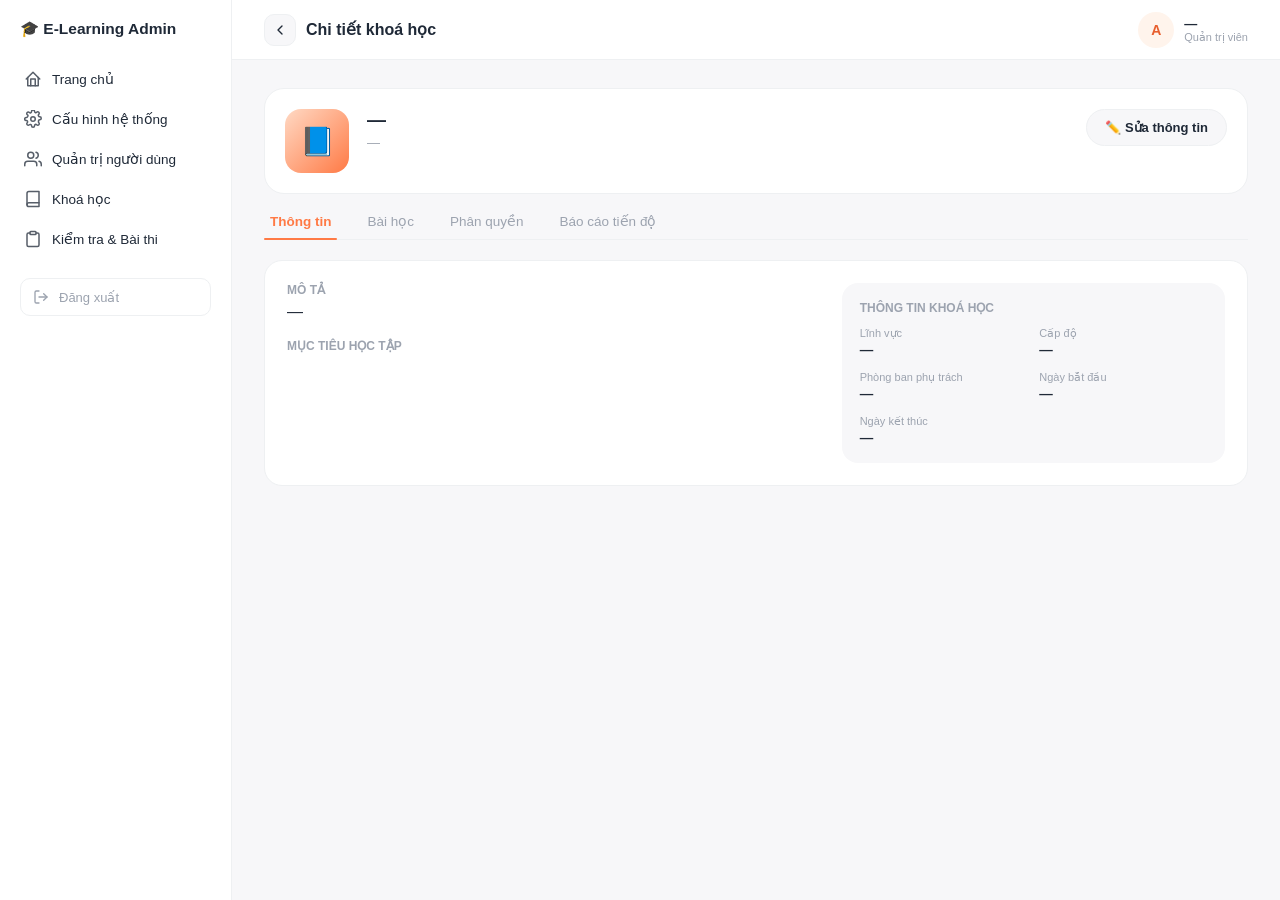
==== commit 8c4f084f: "Phase 3: module khoa hoc" ====
--- a/course-edit.html
+++ b/course-edit.html
@@ -39,7 +39,12 @@
 
     <div class="main-area">
       <header class="topbar-fixed">
-        <h2 class="topbar-title" id="page-title">Chi tiết khoá học</h2>
+        <div class="topbar-title-row">
+          <a href="courses.html" class="topbar-back" title="Về danh sách khoá học">
+            <svg width="16" height="16" viewBox="0 0 24 24" fill="none" stroke="currentColor" stroke-width="2" stroke-linecap="round" stroke-linejoin="round"><polyline points="15 18 9 12 15 6"/></svg>
+          </a>
+          <h2 class="topbar-title" id="page-title">Chi tiết khoá học</h2>
+        </div>
         <div class="topbar-user">
           <div class="avatar-circle" id="topbar-avatar">A</div>
           <div>
@@ -50,11 +55,6 @@
       </header>
 
       <main class="content">
-        <a href="courses.html" class="back-link">
-          <svg width="15" height="15" viewBox="0 0 24 24" fill="none" stroke="currentColor" stroke-width="2" stroke-linecap="round" stroke-linejoin="round"><polyline points="15 18 9 12 15 6"/></svg>
-          Về danh sách khoá học
-        </a>
-
         <!-- HERO: ảnh minh hoạ + tên khoá học + badge (đồng bộ dữ liệu với tab Thông tin bên dưới, điền bởi js/courseEdit.js) -->
         <div class="detail-hero">
           <div class="detail-hero-cover cover-0" id="hero-cover">📘</div>
@@ -63,6 +63,7 @@
             <p class="detail-hero-sub" id="hero-instructor">—</p>
             <div class="detail-hero-badges" id="hero-badges"></div>
           </div>
+          <button id="edit-info-btn" class="btn btn-secondary detail-hero-action">✏️ Sửa thông tin</button>
         </div>
 
         <div class="tabs-row" id="course-tabs">
@@ -75,9 +76,6 @@
         <!-- TAB: THÔNG TIN -->
         <div class="tab-panel" data-tab-panel="info">
           <div id="info-view" class="info-card-v2">
-            <div style="display:flex; justify-content:flex-end; margin-bottom:14px;">
-              <button id="edit-info-btn" class="btn btn-secondary">✏️ Sửa thông tin</button>
-            </div>
             <div class="info-cols">
               <div>
                 <div class="info-section">
@@ -91,11 +89,13 @@
               </div>
               <div class="info-side-card">
                 <div class="info-section-label" style="margin-bottom:12px;">Thông tin khoá học</div>
-                <div class="info-side-item"><span class="info-grid-label">Lĩnh vực</span><span class="value" id="view-category">—</span></div>
-                <div class="info-side-item"><span class="info-grid-label">Cấp độ</span><span class="value" id="view-level">—</span></div>
-                <div class="info-side-item"><span class="info-grid-label">Phòng ban phụ trách</span><span class="value" id="view-department">—</span></div>
-                <div class="info-side-item"><span class="info-grid-label">Ngày bắt đầu</span><span class="value" id="view-start">—</span></div>
-                <div class="info-side-item"><span class="info-grid-label">Ngày kết thúc</span><span class="value" id="view-end">—</span></div>
+                <div class="info-side-grid">
+                  <div class="info-side-item"><span class="info-grid-label">Lĩnh vực</span><span class="value" id="view-category">—</span></div>
+                  <div class="info-side-item"><span class="info-grid-label">Cấp độ</span><span class="value" id="view-level">—</span></div>
+                  <div class="info-side-item"><span class="info-grid-label">Phòng ban phụ trách</span><span class="value" id="view-department">—</span></div>
+                  <div class="info-side-item"><span class="info-grid-label">Ngày bắt đầu</span><span class="value" id="view-start">—</span></div>
+                  <div class="info-side-item"><span class="info-grid-label">Ngày kết thúc</span><span class="value" id="view-end">—</span></div>
+                </div>
               </div>
             </div>
 
@@ -180,8 +180,7 @@
 
         <!-- TAB: BÀI HỌC -->
         <div class="tab-panel hidden" data-tab-panel="lessons">
-          <div class="table-header" style="padding:0 0 14px;">
-            <span class="card-title" style="margin:0;">Danh sách bài học</span>
+          <div style="display:flex; justify-content:flex-end; margin-bottom:14px;">
             <button id="add-lesson-btn" class="btn btn-primary">+ Thêm bài học</button>
           </div>
           <div id="lessons-list"></div>
@@ -191,22 +190,19 @@
         <div class="tab-panel hidden" data-tab-panel="assign">
           <div class="card" style="margin-bottom:18px;">
             <p class="card-title">Gán theo phòng ban / chức danh</p>
+            <p class="multi-select-hint">Chỉ nhân sự thuộc <strong>đồng thời</strong> (các) phòng ban và (các) chức danh đã chọn bên dưới mới được gán. Chọn xong cả 2 mục rồi mới bấm Gán.</p>
             <div class="form-grid">
               <div>
-                <label class="field-label">Phòng ban</label>
-                <div class="password-row">
-                  <select id="assign-department" class="field-input"></select>
-                  <button id="assign-department-btn" class="btn btn-secondary">Gán cả phòng ban</button>
-                </div>
+                <label class="field-label">Phòng ban (chọn nhiều)</label>
+                <div class="multi-select-box" id="assign-department-list"></div>
               </div>
               <div>
-                <label class="field-label">Chức danh</label>
-                <div class="password-row">
-                  <select id="assign-position" class="field-input"></select>
-                  <button id="assign-position-btn" class="btn btn-secondary">Gán cả chức danh</button>
-                </div>
-              </div>
-            </div>
+                <label class="field-label">Chức danh (chọn nhiều)</label>
+                <div class="multi-select-box" id="assign-position-list"></div>
+              </div>
+            </div>
+            <button id="assign-combo-btn" class="btn btn-primary" style="margin-top:14px;" disabled>Gán học viên phù hợp</button>
+            <p id="assign-combo-msg" class="field-hint"></p>
           </div>
 
           <div class="card" style="margin-bottom:18px;">
--- a/css/style.css
+++ b/css/style.css
@@ -219,41 +219,43 @@
 .pill-tabs .tab-item.active { background: var(--primary-soft); color: var(--primary-dark); border-color: var(--primary-light); font-weight: 700; }
 .pill-tabs .tab-item.active::after { display: none; }
 
-/* ----- Course card grid (v2) ----- */
-.course-grid-v2 { display: grid; grid-template-columns: repeat(3, 1fr); gap: 18px; }
+/* ----- Course card grid (v2 — compact, icon nhỏ gọn) ----- */
+.course-grid-v2 { display: grid; grid-template-columns: repeat(3, 1fr); gap: 16px; }
 @media (max-width: 1000px) { .course-grid-v2 { grid-template-columns: repeat(2, 1fr); } }
 @media (max-width: 640px) { .course-grid-v2 { grid-template-columns: 1fr; } }
 
 .course-card-v2 {
-  background: var(--bg); border: 1px solid var(--border); border-radius: 20px; overflow: hidden;
-  text-decoration: none; color: var(--text); display: flex; flex-direction: column;
-  transition: box-shadow .15s, transform .15s; position: relative;
-}
-.course-card-v2:hover { box-shadow: 0 10px 26px rgba(0,0,0,0.09); transform: translateY(-3px); }
-
-.course-card-cover { position: relative; height: 128px; display: flex; align-items: center; justify-content: center; }
-.course-card-cover .emoji { font-size: 44px; filter: drop-shadow(0 4px 6px rgba(0,0,0,0.15)); }
-.course-card-badges-v2 { position: absolute; top: 12px; left: 12px; display: flex; gap: 6px; flex-wrap: wrap; }
+  background: var(--bg); border: 1px solid var(--border); border-radius: 18px;
+  text-decoration: none; color: var(--text); display: flex; flex-direction: column; gap: 12px;
+  padding: 16px; position: relative; transition: box-shadow .15s, transform .15s;
+}
+.course-card-v2:hover { box-shadow: 0 10px 24px rgba(0,0,0,0.08); transform: translateY(-2px); }
+
+.course-card-row { display: flex; align-items: flex-start; gap: 12px; padding-right: 32px; }
+.course-card-icon-box {
+  width: 46px; height: 46px; border-radius: 13px; flex-shrink: 0;
+  display: flex; align-items: center; justify-content: center; font-size: 21px;
+}
+.course-card-info { flex: 1; min-width: 0; }
+.course-card-title-v2 { font-size: 14.5px; font-weight: 800; line-height: 1.35; }
+.course-card-sub-v2 { font-size: 12px; color: var(--text-muted); margin-top: 3px; }
+
 .course-card-menu {
-  position: absolute; top: 10px; right: 10px; width: 30px; height: 30px; border-radius: 10px;
-  border: none; background: rgba(255,255,255,0.85); color: var(--danger);
+  position: absolute; top: 14px; right: 14px; width: 28px; height: 28px; border-radius: 9px;
+  border: none; background: var(--danger-bg); color: var(--danger);
   display: flex; align-items: center; justify-content: center; cursor: pointer;
 }
-.course-card-menu:hover { background: #fff; }
+.course-card-menu:hover { background: #FCA5A5; color: #fff; }
 
 .cover-0 { background: linear-gradient(135deg, #FFD9C4, var(--primary)); }
 .cover-1 { background: linear-gradient(135deg, #BFE3FF, #3B82F6); }
 .cover-2 { background: linear-gradient(135deg, #E4D9FF, #8B5CF6); }
 .cover-3 { background: linear-gradient(135deg, #C9F5D9, #22C55E); }
 
-.course-card-body { padding: 16px; display: flex; flex-direction: column; gap: 4px; flex: 1; }
-.course-card-title-v2 { font-size: 15px; font-weight: 800; line-height: 1.35; }
-.course-card-sub-v2 { font-size: 12px; color: var(--text-muted); margin-bottom: 8px; }
-.course-card-footer-v2 { margin-top: auto; display: flex; align-items: center; justify-content: space-between; padding-top: 12px; border-top: 1px solid var(--border); }
+.course-card-badges-row { display: flex; gap: 6px; flex-wrap: wrap; }
+.course-card-divider { height: 1px; background: var(--border); }
+.course-card-footer-v2 { display: flex; align-items: center; justify-content: space-between; }
 .course-card-meta { display: flex; align-items: center; gap: 6px; font-size: 12px; color: var(--text-muted); }
-.course-card-status-pill { border-radius: 999px; padding: 5px 12px; font-size: 11px; font-weight: 700; }
-.course-card-status-pill.active { background: var(--success-bg); color: var(--success); }
-.course-card-status-pill.inactive { background: var(--danger-bg); color: var(--danger); }
 
 .badge-sm { font-size: 10.5px; padding: 3px 10px; }
 
@@ -261,21 +263,29 @@
 .empty-illustration { text-align: center; padding: 60px 20px; color: var(--text-muted); grid-column: 1 / -1; }
 .empty-illustration .icon { font-size: 40px; margin-bottom: 10px; }
 .empty-illustration p { margin: 0; font-size: 13.5px; }
+.empty-text { text-align: center; color: var(--text-muted); font-size: 13.5px; padding: 40px 20px; grid-column: 1 / -1; }
+
+/* ----- Topbar back button ----- */
+.topbar-title-row { display: flex; align-items: center; gap: 10px; min-width: 0; }
+.topbar-back {
+  flex-shrink: 0; width: 32px; height: 32px; border-radius: 10px; border: 1px solid var(--border);
+  background: var(--surface); color: var(--text); display: flex; align-items: center; justify-content: center;
+  text-decoration: none;
+}
+.topbar-back:hover { background: var(--primary-soft); color: var(--primary-dark); border-color: var(--primary-light); }
+.topbar-title-row .topbar-title { white-space: nowrap; overflow: hidden; text-overflow: ellipsis; }
 
 /* ----- Detail page hero ----- */
-.back-link { display: inline-flex; align-items: center; gap: 6px; font-size: 13px; color: var(--text-muted); text-decoration: none; margin-bottom: 16px; }
-.back-link:hover { color: var(--primary-dark); }
-
 .detail-hero { display: flex; gap: 18px; background: var(--bg); border: 1px solid var(--border); border-radius: 20px; padding: 20px; margin-bottom: 18px; align-items: flex-start; flex-wrap: wrap; }
 .detail-hero-cover {
-  width: 92px; height: 92px; border-radius: 18px; flex-shrink: 0;
-  display: flex; align-items: center; justify-content: center; font-size: 40px;
+  width: 64px; height: 64px; border-radius: 16px; flex-shrink: 0;
+  display: flex; align-items: center; justify-content: center; font-size: 28px;
 }
 .detail-hero-body { flex: 1; min-width: 220px; }
 .detail-hero-title { font-size: 19px; font-weight: 800; margin: 0 0 4px; }
 .detail-hero-sub { font-size: 13px; color: var(--text-muted); margin: 0 0 10px; }
 .detail-hero-badges { display: flex; gap: 8px; flex-wrap: wrap; }
-.detail-hero-action { align-self: flex-start; margin-left: auto; }
+.detail-hero-action { align-self: flex-start; margin-left: auto; flex-shrink: 0; }
 
 /* ----- Info tab (view mode) v2 ----- */
 .info-card-v2 { background: var(--bg); border: 1px solid var(--border); border-radius: 18px; padding: 22px; }
@@ -283,6 +293,36 @@
 @media (max-width: 900px) { .info-cols { grid-template-columns: 1fr; } }
 .info-side-card { background: var(--surface); border-radius: 16px; padding: 18px; }
 .info-side-card .info-section-label { margin-bottom: 4px; }
-.info-side-item { margin-bottom: 14px; font-size: 13.5px; }
-.info-side-item:last-child { margin-bottom: 0; }
-.info-side-item span.value { display: block; font-weight: 700; margin-top: 2px; }+.info-side-grid { display: grid; grid-template-columns: 1fr 1fr; gap: 14px 12px; }
+.info-side-item { font-size: 13.5px; }
+.info-side-item span.value { display: block; font-weight: 700; margin-top: 2px; }
+
+/* ----- Lessons tab: drag handle + colored type badges (aligned) ----- */
+.lesson-row.dragging { opacity: 0.45; }
+.lesson-drag-handle { color: var(--text-muted); cursor: grab; flex-shrink: 0; display: flex; align-items: center; }
+.lesson-drag-handle:active { cursor: grabbing; }
+.lesson-type-col { width: 92px; flex-shrink: 0; }
+.lesson-type-badge {
+  display: inline-flex; align-items: center; justify-content: center;
+  padding: 4px 10px; border-radius: 999px; font-size: 10.5px; font-weight: 800;
+  text-transform: uppercase; letter-spacing: .2px; white-space: nowrap;
+}
+.type-video { background: #DBEAFE; color: #2563EB; }
+.type-pdf { background: #FEE2E2; color: #DC2626; }
+.type-doc { background: #E0E7FF; color: #4F46E5; }
+.type-image { background: #FCE7F3; color: #DB2777; }
+.type-sheet { background: #DCFCE7; color: #16A34A; }
+.type-ppt { background: #FFEDD5; color: #EA580C; }
+
+/* ----- Assign tab: multi-select checkbox boxes ----- */
+.multi-select-box {
+  border: 1px solid var(--border); border-radius: 12px; padding: 6px 14px;
+  max-height: 168px; overflow-y: auto; background: var(--card-bg);
+}
+.multi-select-box label {
+  display: flex; align-items: center; gap: 8px; padding: 7px 0; font-size: 13px; cursor: pointer;
+}
+.multi-select-box label:not(:last-child) { border-bottom: 1px solid var(--border); }
+.multi-select-hint { font-size: 12px; color: var(--text-muted); margin: -8px 0 14px; }
+
+.btn:disabled { opacity: 0.45; cursor: not-allowed; }
